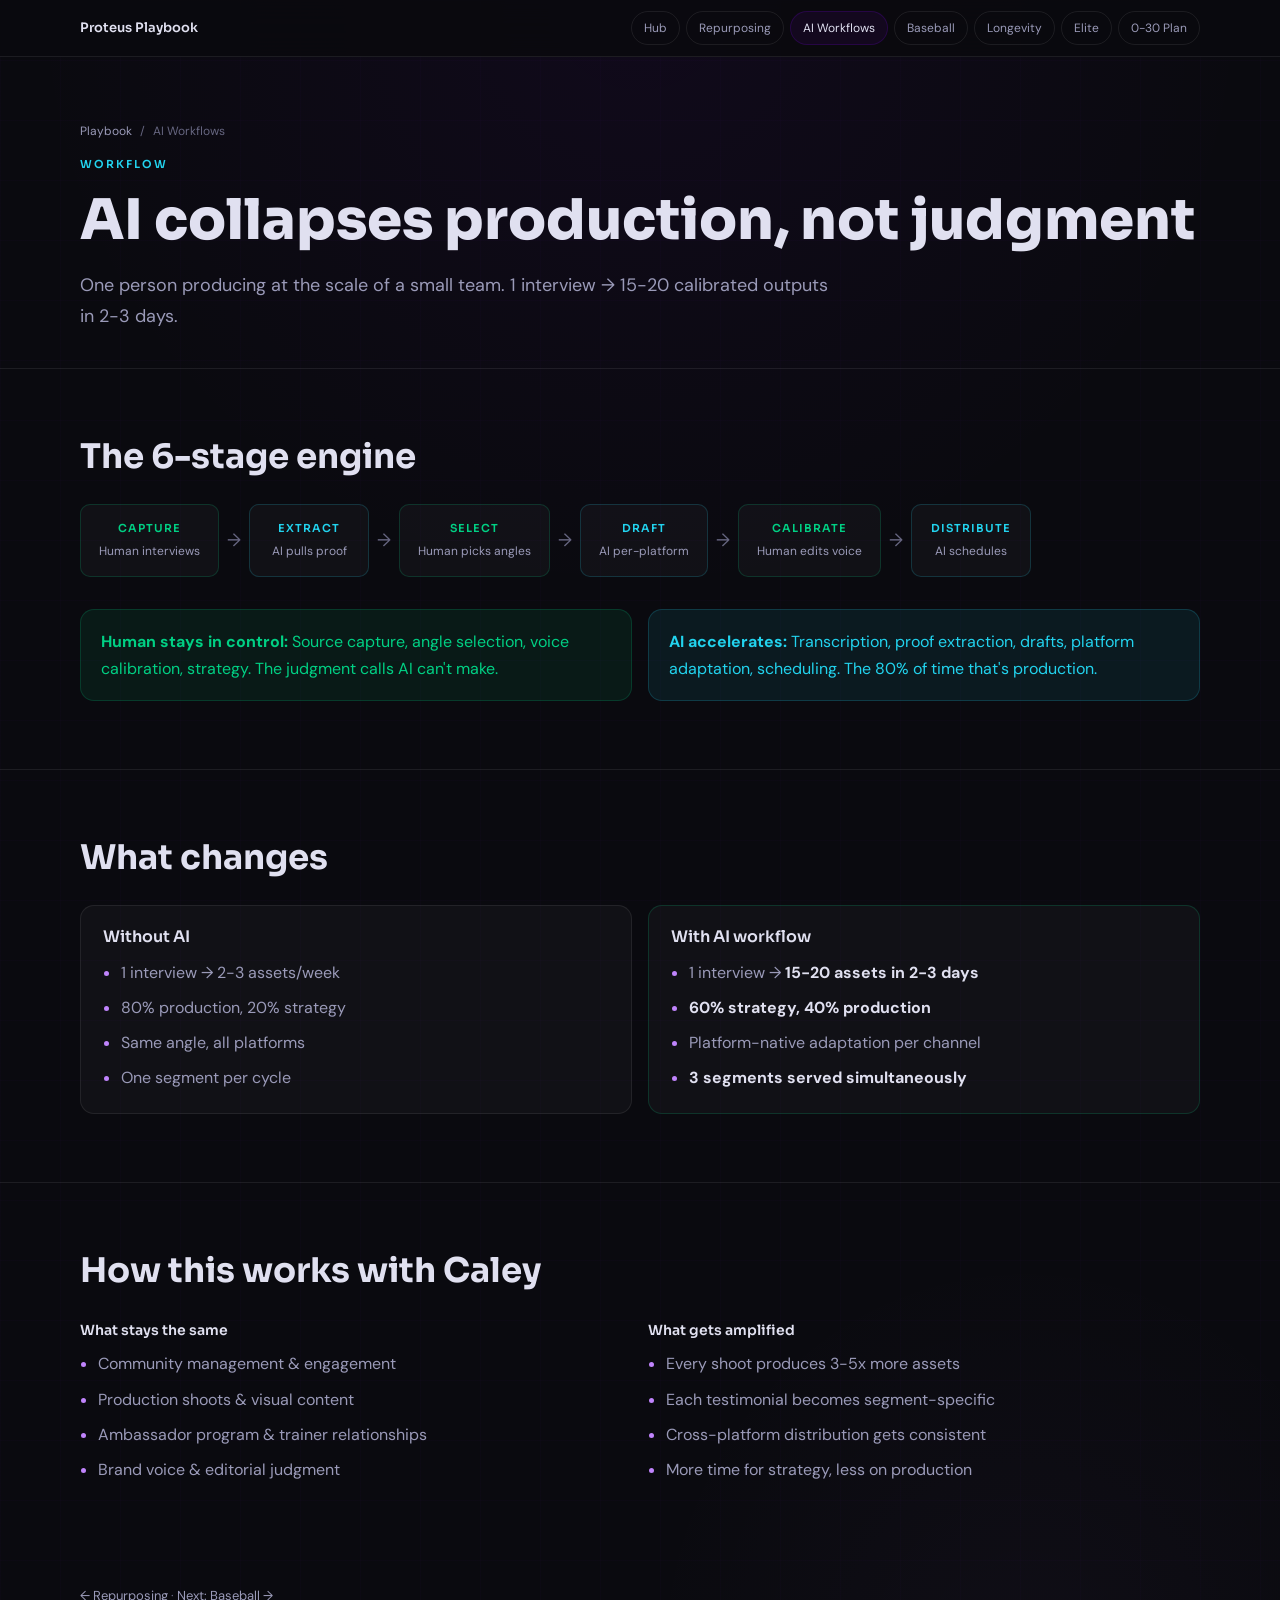
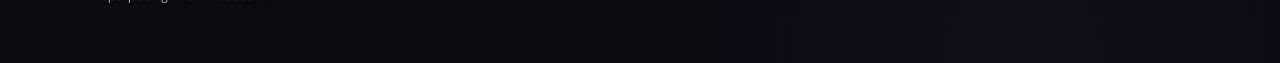
==== ai-workflows.html @ 0f2424f2 "Proteus GTM Playbook - segment-specific funnel strategy for Monday meeting" ====
<!DOCTYPE html>
<html lang="en">
<head>
  <meta charset="UTF-8" />
  <meta name="viewport" content="width=device-width, initial-scale=1.0" />
  <title>AI Workflows · Proteus Playbook</title>
  <link rel="preconnect" href="https://fonts.googleapis.com" />
  <link rel="preconnect" href="https://fonts.gstatic.com" crossorigin />
  <link href="https://fonts.googleapis.com/css2?family=Sora:wght@300;400;500;600;700;800&family=DM+Sans:wght@300;400;500;600;700&display=swap" rel="stylesheet" />
  <link rel="stylesheet" href="styles.css" />
</head>
<body>
  <nav class="nav">
    <div class="container nav-inner">
      <div class="nav-logo"><a href="index.html" style="color:inherit;"><span class="dot"></span> Proteus Playbook</a></div>
      <div class="nav-links">
        <a href="index.html">Hub</a>
        <a href="repurposed-content.html">Repurposing</a>
        <a href="ai-workflows.html" class="active">AI Workflows</a>
        <a href="website-iterations/baseball.html">Baseball</a>
        <a href="website-iterations/longevity.html">Longevity</a>
        <a href="website-iterations/elite.html">Elite</a>
        <a href="zero-to-thirty.html">0-30 Plan</a>
      </div>
    </div>
  </nav>

  <header class="hero-compact">
    <div class="container">
      <div class="breadcrumb"><a href="index.html">Playbook</a> <span class="sep">/</span> AI Workflows</div>
      <div class="eyebrow cyan">Workflow</div>
      <h1>AI collapses production, not judgment</h1>
      <p class="sub">One person producing at the scale of a small team. 1 interview &rarr; 15-20 calibrated outputs in 2-3 days.</p>
    </div>
  </header>

  <section class="section">
    <div class="container">
      <div class="section-header">
        <h2>The 6-stage engine</h2>
      </div>

      <div class="flow">
        <div class="flow-step" style="border-color:var(--gn2);"><div class="label" style="color:var(--gn);">Capture</div><div class="desc">Human interviews</div></div>
        <div class="flow-arrow">&rarr;</div>
        <div class="flow-step" style="border-color:var(--cy2);"><div class="label" style="color:var(--cy);">Extract</div><div class="desc">AI pulls proof</div></div>
        <div class="flow-arrow">&rarr;</div>
        <div class="flow-step" style="border-color:var(--gn2);"><div class="label" style="color:var(--gn);">Select</div><div class="desc">Human picks angles</div></div>
        <div class="flow-arrow">&rarr;</div>
        <div class="flow-step" style="border-color:var(--cy2);"><div class="label" style="color:var(--cy);">Draft</div><div class="desc">AI per-platform</div></div>
        <div class="flow-arrow">&rarr;</div>
        <div class="flow-step" style="border-color:var(--gn2);"><div class="label" style="color:var(--gn);">Calibrate</div><div class="desc">Human edits voice</div></div>
        <div class="flow-arrow">&rarr;</div>
        <div class="flow-step" style="border-color:var(--cy2);"><div class="label" style="color:var(--cy);">Distribute</div><div class="desc">AI schedules</div></div>
      </div>

      <div class="grid two mt-3">
        <div class="callout green">
          <p><strong style="color:var(--gn);">Human stays in control:</strong> Source capture, angle selection, voice calibration, strategy. The judgment calls AI can't make.</p>
        </div>
        <div class="callout cyan">
          <p><strong style="color:var(--cy);">AI accelerates:</strong> Transcription, proof extraction, drafts, platform adaptation, scheduling. The 80% of time that's production.</p>
        </div>
      </div>
    </div>
  </section>

  <section class="section">
    <div class="container">
      <div class="section-header">
        <h2>What changes</h2>
      </div>

      <div class="grid two">
        <div class="card">
          <h3>Without AI</h3>
          <ul class="checklist">
            <li>1 interview &rarr; 2-3 assets/week</li>
            <li>80% production, 20% strategy</li>
            <li>Same angle, all platforms</li>
            <li>One segment per cycle</li>
          </ul>
        </div>
        <div class="card" style="border-color:var(--gn2);">
          <h3>With AI workflow</h3>
          <ul class="checklist">
            <li>1 interview &rarr; <strong>15-20 assets in 2-3 days</strong></li>
            <li><strong>60% strategy, 40% production</strong></li>
            <li>Platform-native adaptation per channel</li>
            <li><strong>3 segments served simultaneously</strong></li>
          </ul>
        </div>
      </div>
    </div>
  </section>

  <section class="section">
    <div class="container">
      <div class="section-header">
        <h2>How this works with Caley</h2>
      </div>

      <div class="grid two">
        <div>
          <h4>What stays the same</h4>
          <ul class="checklist mt-1">
            <li>Community management & engagement</li>
            <li>Production shoots & visual content</li>
            <li>Ambassador program & trainer relationships</li>
            <li>Brand voice & editorial judgment</li>
          </ul>
        </div>
        <div>
          <h4>What gets amplified</h4>
          <ul class="checklist mt-1">
            <li>Every shoot produces 3-5x more assets</li>
            <li>Each testimonial becomes segment-specific</li>
            <li>Cross-platform distribution gets consistent</li>
            <li>More time for strategy, less on production</li>
          </ul>
        </div>
      </div>
    </div>
  </section>

  <footer class="footer">
    <div class="container">
      <a href="repurposed-content.html">&larr; Repurposing</a> &middot; <a href="website-iterations/baseball.html">Next: Baseball &rarr;</a>
    </div>
  </footer>
</body>
</html>
---- styles.css ----
:root {
  --bg: #0a0a0f;
  --sf: rgba(255,255,255,.03);
  --sf2: rgba(255,255,255,.06);
  --bd: rgba(255,255,255,.08);
  --bd2: rgba(255,255,255,.13);
  --tx: #e0e0f0;
  --dim: #9a9ab8;
  --mut: #666680;
  --ac: #7a00df;
  --acg: rgba(122,0,223,.08);
  --ac2: rgba(122,0,223,.2);
  --acl: #c084fc;
  --gn: #00d084;
  --gng: rgba(0,208,132,.08);
  --gn2: rgba(0,208,132,.18);
  --am: #f59e0b;
  --amg: rgba(245,158,11,.08);
  --am2: rgba(245,158,11,.18);
  --cy: #22d3ee;
  --cyg: rgba(34,211,238,.08);
  --cy2: rgba(34,211,238,.18);
  --rd: #ef4444;
  --rdg: rgba(239,68,68,.08);
  --rd2: rgba(239,68,68,.18);
  --r: 14px;
  --r2: 10px;
}

*, *::before, *::after { box-sizing: border-box; }
html { scroll-behavior: smooth; }
body {
  margin: 0;
  min-height: 100vh;
  background: var(--bg);
  color: var(--tx);
  font-family: 'DM Sans', system-ui, sans-serif;
  line-height: 1.7;
  background-image:
    radial-gradient(ellipse 80% 60% at 50% 0%, rgba(122,0,223,.06) 0%, transparent 60%),
    radial-gradient(ellipse 60% 50% at 80% 100%, rgba(192,132,252,.03) 0%, transparent 50%),
    linear-gradient(rgba(122,0,223,.018) 1px, transparent 1px),
    linear-gradient(90deg, rgba(122,0,223,.018) 1px, transparent 1px);
  background-size: 100% 100%, 100% 100%, 60px 60px, 60px 60px;
}

a { color: var(--acl); text-decoration: none; }
a:hover { opacity: .88; }
p { color: var(--dim); margin: 0; }
strong { color: var(--tx); }
ul { margin: 0; padding-left: 18px; color: var(--dim); }
li + li { margin-top: 8px; }

h1, h2, h3 {
  margin: 0;
  font-family: 'Sora', sans-serif;
  color: var(--tx);
  line-height: 1.15;
}

h1 { font-size: clamp(34px, 5vw, 56px); font-weight: 800; }
h2 { font-size: clamp(22px, 3vw, 34px); font-weight: 700; }
h3 { font-size: 16px; font-weight: 600; }
h4 { font-size: 14px; font-weight: 600; font-family: 'Sora', sans-serif; color: var(--tx); margin: 0; }

.container { width: min(1120px, calc(100% - 40px)); margin: 0 auto; }

/* Nav */
.nav {
  position: sticky;
  top: 0;
  z-index: 10;
  backdrop-filter: blur(16px);
  background: rgba(10,10,15,.92);
  border-bottom: 1px solid var(--bd);
}
.nav-inner {
  height: 56px;
  display: flex;
  align-items: center;
  justify-content: space-between;
  gap: 16px;
}
.nav-logo {
  display: inline-flex;
  align-items: center;
  gap: 8px;
  font-family: 'Sora', sans-serif;
  font-size: 13px;
  font-weight: 600;
  color: var(--tx);
}
.dot {
  width: 8px;
  height: 8px;
  border-radius: 999px;
  background: var(--ac);
  box-shadow: 0 0 12px var(--ac);
}
.nav-note {
  font-size: 12px;
  color: var(--mut);
}
.nav-links {
  display: flex;
  gap: 6px;
}
.nav-links a {
  font-size: 12px;
  padding: 6px 12px;
  border-radius: 999px;
  border: 1px solid var(--bd);
  color: var(--dim);
  transition: all .2s;
}
.nav-links a:hover, .nav-links a.active {
  color: var(--tx);
  border-color: var(--ac2);
  background: var(--acg);
}

/* Hero */
.hero { padding: 88px 0 48px; }
.hero-compact { padding: 64px 0 36px; }
.eyebrow {
  display: inline-block;
  margin-bottom: 14px;
  font-family: 'Sora', sans-serif;
  font-size: 11px;
  font-weight: 600;
  letter-spacing: .18em;
  text-transform: uppercase;
  color: var(--acl);
}
.eyebrow.green { color: var(--gn); }
.eyebrow.cyan { color: var(--cy); }
.eyebrow.amber { color: var(--am); }
.sub {
  max-width: 760px;
  margin-top: 18px;
  font-size: 18px;
}
.hero-actions {
  display: flex;
  flex-wrap: wrap;
  gap: 12px;
  margin-top: 26px;
}

/* Buttons */
.btn {
  display: inline-flex;
  align-items: center;
  gap: 8px;
  padding: 12px 16px;
  border-radius: 999px;
  border: 1px solid var(--bd);
  background: var(--sf);
  color: var(--tx);
  font-size: 14px;
  font-weight: 600;
  cursor: pointer;
  transition: all .2s;
}
.btn:hover { border-color: var(--bd2); background: var(--sf2); }
.btn.primary {
  background: linear-gradient(180deg, rgba(122,0,223,.28), rgba(122,0,223,.16));
  border-color: var(--ac2);
}
.btn.secondary { color: var(--acl); }
.btn.sm { padding: 8px 14px; font-size: 13px; }

/* Sections */
.section {
  padding: 68px 0;
  border-top: 1px solid var(--bd);
}
.section-header {
  max-width: 760px;
  margin-bottom: 28px;
}

/* Grid */
.grid {
  display: grid;
  gap: 16px;
}
.grid.two { grid-template-columns: repeat(2, minmax(0, 1fr)); }
.grid.three { grid-template-columns: repeat(3, minmax(0, 1fr)); }
.grid.four { grid-template-columns: repeat(4, minmax(0, 1fr)); }
.grid.five { grid-template-columns: repeat(5, minmax(0, 1fr)); }

/* Cards */
.card {
  padding: 22px;
  border-radius: var(--r);
  border: 1px solid var(--bd);
  background: var(--sf);
}
.card p + p,
.card ul,
.card .meta { margin-top: 12px; }
.card-lg { padding: 30px; }
.card-link {
  display: block;
  padding: 28px;
  border-radius: var(--r);
  border: 1px solid var(--bd);
  background: var(--sf);
  text-decoration: none;
  transition: all .25s;
  cursor: pointer;
}
.card-link:hover {
  border-color: var(--ac2);
  background: var(--acg);
  transform: translateY(-2px);
  opacity: 1;
}
.card-link h3 { margin-bottom: 8px; }
.card-link p { font-size: 14px; }
.card-link .arrow {
  display: inline-block;
  margin-top: 14px;
  font-size: 13px;
  font-weight: 600;
  color: var(--acl);
}

/* Callouts */
.callout {
  padding: 18px 20px;
  border-radius: var(--r);
  border: 1px solid var(--ac2);
  background: var(--acg);
  color: var(--acl);
}
.callout p { color: inherit; }
.callout.amber {
  border-color: var(--am2);
  background: var(--amg);
  color: var(--am);
}
.callout.green {
  border-color: var(--gn2);
  background: var(--gng);
  color: var(--gn);
}
.callout.cyan {
  border-color: var(--cy2);
  background: var(--cyg);
  color: var(--cy);
}

/* Quote */
.quote { border-left: 3px solid var(--gn); }

/* Stats */
.stats {
  display: grid;
  grid-template-columns: repeat(4, minmax(0, 1fr));
  gap: 14px;
  margin-top: 38px;
}
.stat {
  padding: 18px;
  border: 1px solid var(--bd);
  border-radius: var(--r);
  background: var(--sf);
}
.stat-value {
  font-family: 'Sora', sans-serif;
  font-size: 28px;
  font-weight: 800;
  color: var(--acl);
  line-height: 1.05;
}
.stat-label {
  margin-top: 6px;
  font-size: 12px;
  color: var(--mut);
}

/* Flow diagrams */
.flow {
  display: flex;
  align-items: center;
  gap: 0;
  margin: 24px 0;
  overflow-x: auto;
  padding-bottom: 8px;
}
.flow-step {
  flex: 0 0 auto;
  padding: 14px 18px;
  border-radius: var(--r2);
  border: 1px solid var(--bd);
  background: var(--sf);
  text-align: center;
  min-width: 120px;
}
.flow-step .label {
  font-size: 11px;
  font-weight: 600;
  text-transform: uppercase;
  letter-spacing: .1em;
  color: var(--acl);
  font-family: 'Sora', sans-serif;
}
.flow-step .desc {
  font-size: 12px;
  color: var(--dim);
  margin-top: 4px;
}
.flow-arrow {
  flex: 0 0 auto;
  padding: 0 8px;
  color: var(--mut);
  font-size: 18px;
}

/* Timeline */
.timeline {
  position: relative;
  padding-left: 28px;
}
.timeline::before {
  content: '';
  position: absolute;
  left: 8px;
  top: 8px;
  bottom: 8px;
  width: 2px;
  background: var(--bd2);
}
.timeline-item {
  position: relative;
  padding-bottom: 28px;
}
.timeline-item:last-child { padding-bottom: 0; }
.timeline-item::before {
  content: '';
  position: absolute;
  left: -24px;
  top: 8px;
  width: 12px;
  height: 12px;
  border-radius: 999px;
  background: var(--ac);
  border: 2px solid var(--bg);
}
.timeline-item.active::before { box-shadow: 0 0 12px var(--ac); }
.timeline-week {
  font-family: 'Sora', sans-serif;
  font-size: 12px;
  font-weight: 600;
  color: var(--acl);
  letter-spacing: .08em;
  text-transform: uppercase;
  margin-bottom: 8px;
}

/* Tags */
.tag {
  display: inline-block;
  padding: 3px 10px;
  border-radius: 999px;
  font-size: 11px;
  font-weight: 600;
  letter-spacing: .05em;
}
.tag.purple { background: var(--acg); color: var(--acl); border: 1px solid var(--ac2); }
.tag.green { background: var(--gng); color: var(--gn); border: 1px solid var(--gn2); }
.tag.amber { background: var(--amg); color: var(--am); border: 1px solid var(--am2); }
.tag.cyan { background: var(--cyg); color: var(--cy); border: 1px solid var(--cy2); }

/* Comparison (website iterations) */
.comparison {
  border: 1px solid var(--bd2);
  border-radius: var(--r);
  overflow: hidden;
}
.comparison-header {
  display: flex;
  border-bottom: 1px solid var(--bd);
}
.comparison-tab {
  flex: 1;
  padding: 12px 16px;
  text-align: center;
  font-size: 12px;
  font-weight: 600;
  font-family: 'Sora', sans-serif;
  letter-spacing: .08em;
  text-transform: uppercase;
  color: var(--mut);
  border-right: 1px solid var(--bd);
  cursor: pointer;
  transition: all .2s;
}
.comparison-tab:last-child { border-right: none; }
.comparison-tab:hover { color: var(--dim); background: var(--sf); }
.comparison-tab.active { color: var(--acl); background: var(--acg); }

/* Mock browser */
.browser-mock {
  border: 1px solid var(--bd2);
  border-radius: var(--r);
  overflow: hidden;
  margin-top: 20px;
}
.browser-chrome {
  display: flex;
  align-items: center;
  gap: 8px;
  padding: 10px 14px;
  background: rgba(255,255,255,.03);
  border-bottom: 1px solid var(--bd);
}
.browser-dots {
  display: flex;
  gap: 5px;
}
.browser-dots span {
  width: 10px;
  height: 10px;
  border-radius: 999px;
  background: rgba(255,255,255,.1);
}
.browser-url {
  flex: 1;
  padding: 5px 12px;
  border-radius: 6px;
  background: rgba(255,255,255,.05);
  font-size: 11px;
  color: var(--mut);
  font-family: 'DM Sans', monospace;
}
.browser-body {
  padding: 0;
  min-height: 400px;
}

/* Mock site content */
.mock-hero {
  padding: 48px 32px;
  text-align: center;
}
.mock-hero h2 {
  font-size: clamp(20px, 3vw, 30px);
  line-height: 1.2;
}
.mock-hero .mock-sub {
  max-width: 500px;
  margin: 14px auto 0;
  font-size: 15px;
  color: var(--dim);
}
.mock-hero .mock-cta {
  display: inline-block;
  margin-top: 20px;
  padding: 12px 28px;
  border-radius: 999px;
  font-size: 14px;
  font-weight: 600;
  color: #fff;
}
.mock-proof {
  padding: 28px 32px;
  border-top: 1px solid var(--bd);
  background: var(--sf);
}
.mock-proof h4 {
  font-size: 12px;
  text-transform: uppercase;
  letter-spacing: .1em;
  color: var(--mut);
  margin-bottom: 14px;
}
.mock-proof-grid {
  display: grid;
  grid-template-columns: repeat(3, 1fr);
  gap: 12px;
}
.mock-proof-card {
  padding: 16px;
  border-radius: var(--r2);
  border: 1px solid var(--bd);
  background: var(--sf);
}
.mock-proof-card .name {
  font-size: 13px;
  font-weight: 600;
  color: var(--tx);
}
.mock-proof-card .role {
  font-size: 11px;
  color: var(--mut);
  margin-top: 2px;
}
.mock-proof-card .quote-text {
  font-size: 12px;
  color: var(--dim);
  margin-top: 8px;
  font-style: italic;
}
.mock-nav {
  display: flex;
  align-items: center;
  justify-content: space-between;
  padding: 14px 24px;
  border-bottom: 1px solid var(--bd);
  background: rgba(10,10,15,.6);
}
.mock-nav-brand {
  font-family: 'Sora', sans-serif;
  font-size: 14px;
  font-weight: 700;
  color: var(--tx);
}
.mock-nav-links {
  display: flex;
  gap: 16px;
  font-size: 12px;
  color: var(--dim);
}

/* Annotation callouts on mockups */
.annotation {
  position: relative;
  margin: 16px 24px;
  padding: 12px 16px;
  border-radius: var(--r2);
  border: 1px dashed var(--am2);
  background: var(--amg);
  font-size: 12px;
  color: var(--am);
}
.annotation::before {
  content: 'STRATEGY NOTE';
  display: block;
  font-size: 10px;
  font-weight: 700;
  letter-spacing: .12em;
  margin-bottom: 4px;
  opacity: .7;
}

/* Misc */
.small { font-size: 13px; color: var(--mut); }
.meta { font-size: 13px; }
.checklist li::marker { color: var(--acl); }
.mt-1 { margin-top: 8px; }
.mt-2 { margin-top: 16px; }
.mt-3 { margin-top: 24px; }
.mb-2 { margin-bottom: 16px; }
.gap-2 { gap: 16px; }
.text-center { text-align: center; }

/* Footer */
.footer {
  padding: 34px 0 56px;
  color: var(--mut);
  font-size: 13px;
}
.footer a { color: var(--dim); }
.breadcrumb {
  display: flex;
  align-items: center;
  gap: 8px;
  margin-bottom: 8px;
  font-size: 12px;
  color: var(--mut);
}
.breadcrumb a { color: var(--dim); }
.breadcrumb .sep { color: var(--mut); }

/* Responsive */
@media (max-width: 900px) {
  .stats,
  .grid.two,
  .grid.three,
  .grid.four,
  .grid.five,
  .mock-proof-grid {
    grid-template-columns: 1fr 1fr;
  }
  .nav-links { display: none; }
}

@media (max-width: 680px) {
  .hero { padding-top: 64px; }
  .hero-compact { padding-top: 48px; }
  .sub { font-size: 16px; }
  .stats,
  .grid.two,
  .grid.three,
  .grid.four,
  .grid.five,
  .mock-proof-grid {
    grid-template-columns: 1fr;
  }
  .nav-inner {
    height: auto;
    padding: 14px 0;
    flex-direction: column;
    align-items: flex-start;
  }
  .flow { flex-wrap: wrap; }
}
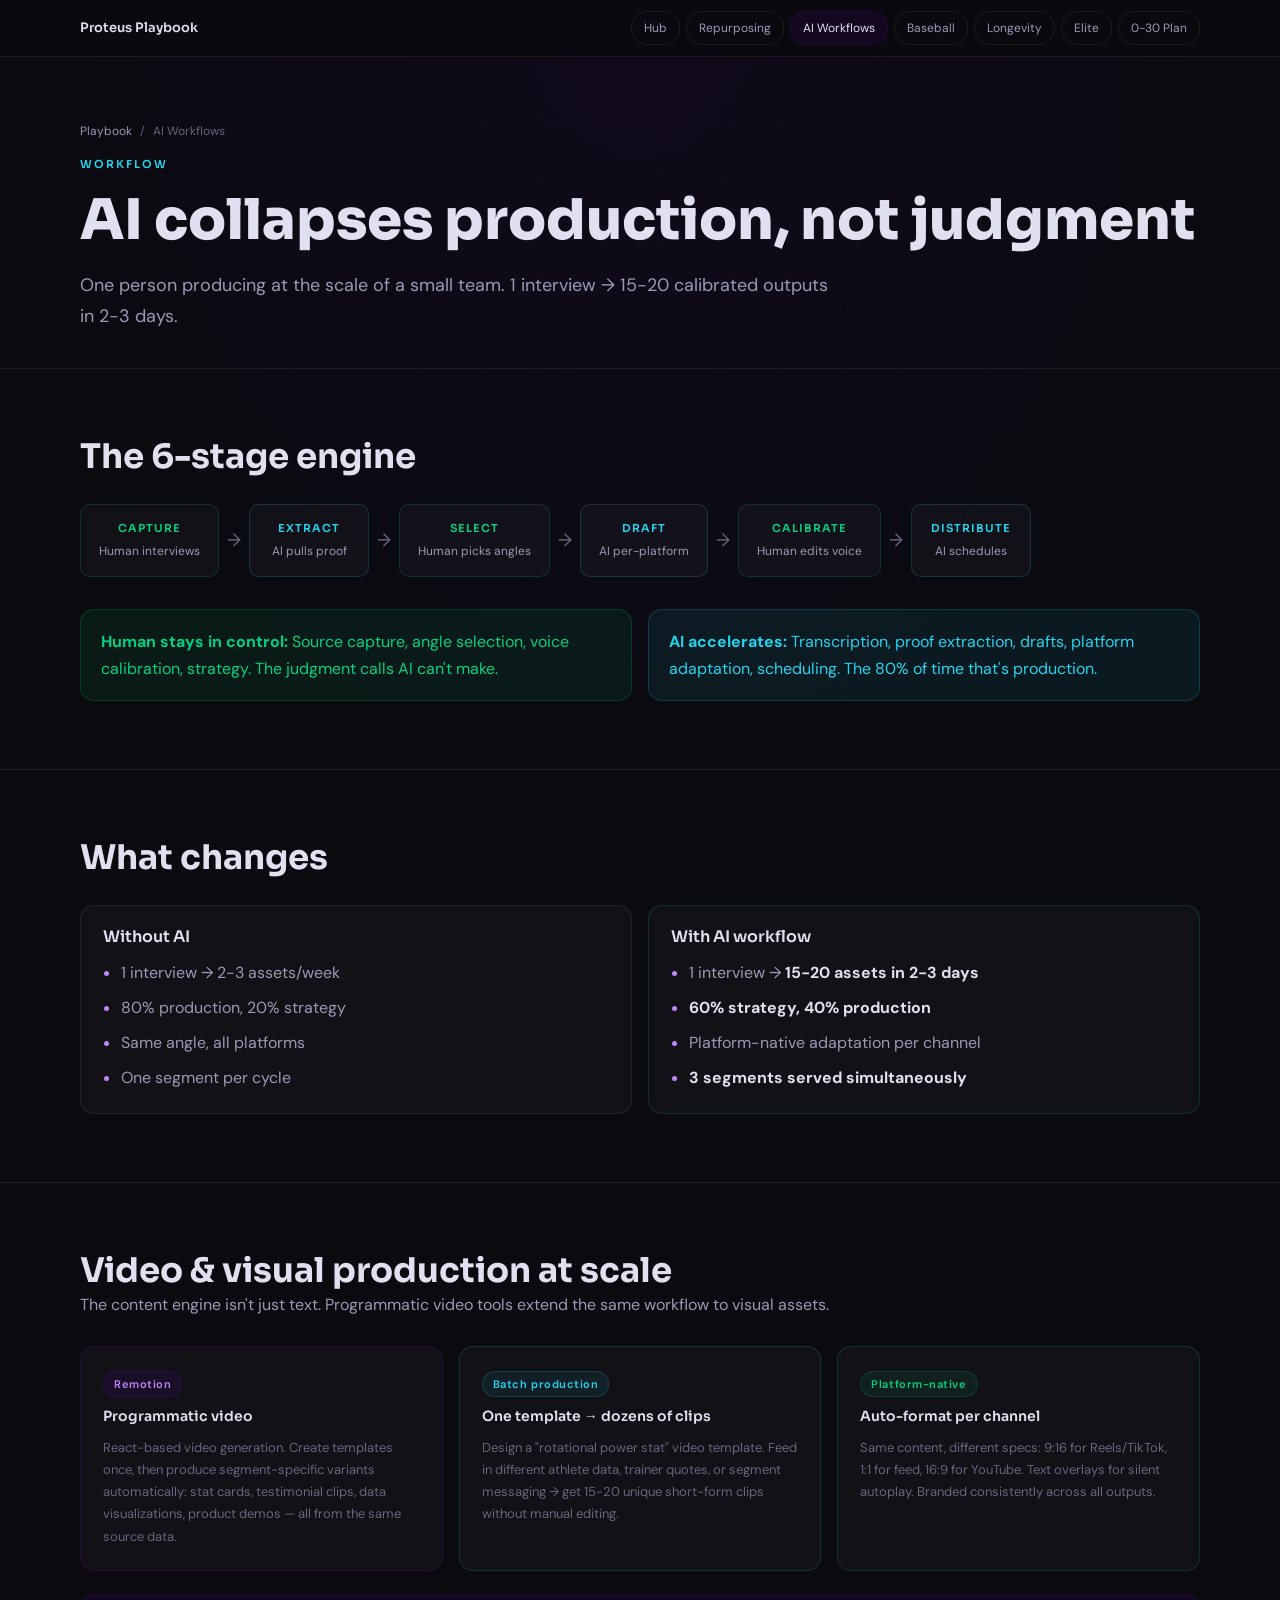
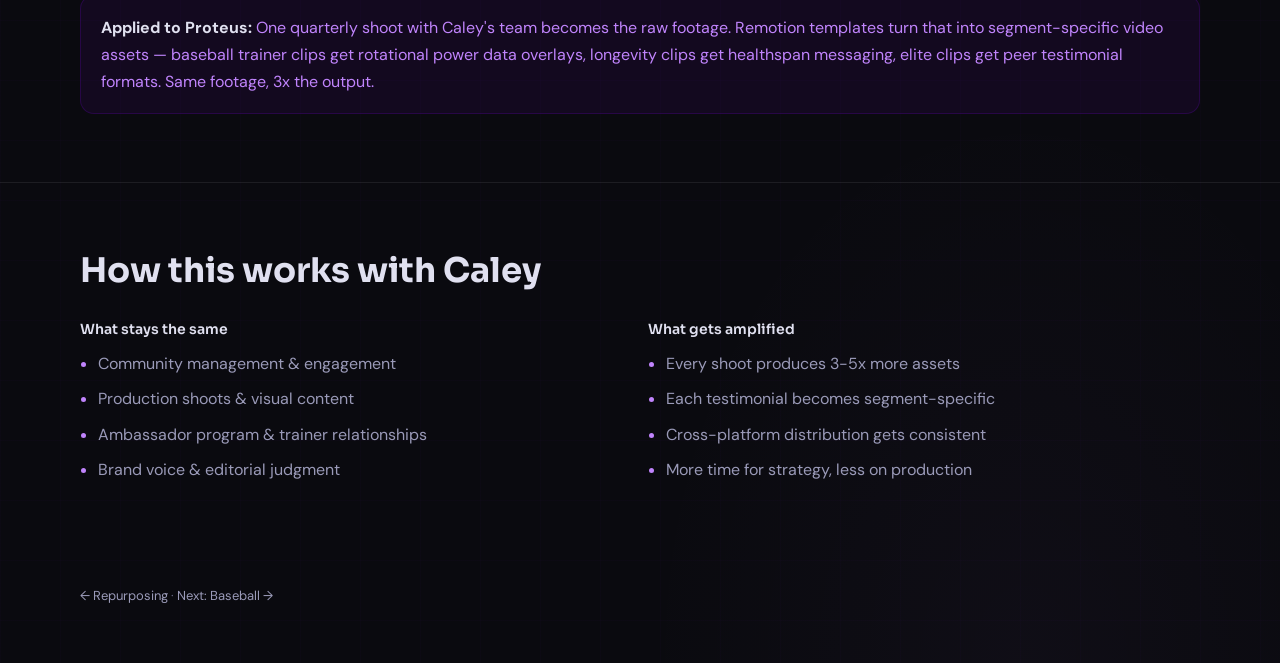
==== commit 893d2a94: "Add video/Remotion production section to AI workflows" ====
--- a/ai-workflows.html
+++ b/ai-workflows.html
@@ -1,132 +1,229 @@
-<!DOCTYPE html>
+<!doctype html>
 <html lang="en">
-<head>
-  <meta charset="UTF-8" />
-  <meta name="viewport" content="width=device-width, initial-scale=1.0" />
-  <title>AI Workflows · Proteus Playbook</title>
-  <link rel="preconnect" href="https://fonts.googleapis.com" />
-  <link rel="preconnect" href="https://fonts.gstatic.com" crossorigin />
-  <link href="https://fonts.googleapis.com/css2?family=Sora:wght@300;400;500;600;700;800&family=DM+Sans:wght@300;400;500;600;700&display=swap" rel="stylesheet" />
-  <link rel="stylesheet" href="styles.css" />
-</head>
-<body>
-  <nav class="nav">
-    <div class="container nav-inner">
-      <div class="nav-logo"><a href="index.html" style="color:inherit;"><span class="dot"></span> Proteus Playbook</a></div>
-      <div class="nav-links">
-        <a href="index.html">Hub</a>
-        <a href="repurposed-content.html">Repurposing</a>
-        <a href="ai-workflows.html" class="active">AI Workflows</a>
-        <a href="website-iterations/baseball.html">Baseball</a>
-        <a href="website-iterations/longevity.html">Longevity</a>
-        <a href="website-iterations/elite.html">Elite</a>
-        <a href="zero-to-thirty.html">0-30 Plan</a>
-      </div>
-    </div>
-  </nav>
-
-  <header class="hero-compact">
-    <div class="container">
-      <div class="breadcrumb"><a href="index.html">Playbook</a> <span class="sep">/</span> AI Workflows</div>
-      <div class="eyebrow cyan">Workflow</div>
-      <h1>AI collapses production, not judgment</h1>
-      <p class="sub">One person producing at the scale of a small team. 1 interview &rarr; 15-20 calibrated outputs in 2-3 days.</p>
-    </div>
-  </header>
-
-  <section class="section">
-    <div class="container">
-      <div class="section-header">
-        <h2>The 6-stage engine</h2>
-      </div>
-
-      <div class="flow">
-        <div class="flow-step" style="border-color:var(--gn2);"><div class="label" style="color:var(--gn);">Capture</div><div class="desc">Human interviews</div></div>
-        <div class="flow-arrow">&rarr;</div>
-        <div class="flow-step" style="border-color:var(--cy2);"><div class="label" style="color:var(--cy);">Extract</div><div class="desc">AI pulls proof</div></div>
-        <div class="flow-arrow">&rarr;</div>
-        <div class="flow-step" style="border-color:var(--gn2);"><div class="label" style="color:var(--gn);">Select</div><div class="desc">Human picks angles</div></div>
-        <div class="flow-arrow">&rarr;</div>
-        <div class="flow-step" style="border-color:var(--cy2);"><div class="label" style="color:var(--cy);">Draft</div><div class="desc">AI per-platform</div></div>
-        <div class="flow-arrow">&rarr;</div>
-        <div class="flow-step" style="border-color:var(--gn2);"><div class="label" style="color:var(--gn);">Calibrate</div><div class="desc">Human edits voice</div></div>
-        <div class="flow-arrow">&rarr;</div>
-        <div class="flow-step" style="border-color:var(--cy2);"><div class="label" style="color:var(--cy);">Distribute</div><div class="desc">AI schedules</div></div>
-      </div>
-
-      <div class="grid two mt-3">
-        <div class="callout green">
-          <p><strong style="color:var(--gn);">Human stays in control:</strong> Source capture, angle selection, voice calibration, strategy. The judgment calls AI can't make.</p>
-        </div>
-        <div class="callout cyan">
-          <p><strong style="color:var(--cy);">AI accelerates:</strong> Transcription, proof extraction, drafts, platform adaptation, scheduling. The 80% of time that's production.</p>
-        </div>
-      </div>
-    </div>
-  </section>
-
-  <section class="section">
-    <div class="container">
-      <div class="section-header">
-        <h2>What changes</h2>
-      </div>
-
-      <div class="grid two">
-        <div class="card">
-          <h3>Without AI</h3>
-          <ul class="checklist">
-            <li>1 interview &rarr; 2-3 assets/week</li>
-            <li>80% production, 20% strategy</li>
-            <li>Same angle, all platforms</li>
-            <li>One segment per cycle</li>
-          </ul>
-        </div>
-        <div class="card" style="border-color:var(--gn2);">
-          <h3>With AI workflow</h3>
-          <ul class="checklist">
-            <li>1 interview &rarr; <strong>15-20 assets in 2-3 days</strong></li>
-            <li><strong>60% strategy, 40% production</strong></li>
-            <li>Platform-native adaptation per channel</li>
-            <li><strong>3 segments served simultaneously</strong></li>
-          </ul>
-        </div>
-      </div>
-    </div>
-  </section>
-
-  <section class="section">
-    <div class="container">
-      <div class="section-header">
-        <h2>How this works with Caley</h2>
-      </div>
-
-      <div class="grid two">
-        <div>
-          <h4>What stays the same</h4>
-          <ul class="checklist mt-1">
-            <li>Community management & engagement</li>
-            <li>Production shoots & visual content</li>
-            <li>Ambassador program & trainer relationships</li>
-            <li>Brand voice & editorial judgment</li>
-          </ul>
-        </div>
-        <div>
-          <h4>What gets amplified</h4>
-          <ul class="checklist mt-1">
-            <li>Every shoot produces 3-5x more assets</li>
-            <li>Each testimonial becomes segment-specific</li>
-            <li>Cross-platform distribution gets consistent</li>
-            <li>More time for strategy, less on production</li>
-          </ul>
-        </div>
-      </div>
-    </div>
-  </section>
-
-  <footer class="footer">
-    <div class="container">
-      <a href="repurposed-content.html">&larr; Repurposing</a> &middot; <a href="website-iterations/baseball.html">Next: Baseball &rarr;</a>
-    </div>
-  </footer>
-</body>
+  <head>
+    <meta charset="UTF-8" />
+    <meta name="viewport" content="width=device-width, initial-scale=1.0" />
+    <title>AI Workflows · Proteus Playbook</title>
+    <link rel="preconnect" href="https://fonts.googleapis.com" />
+    <link rel="preconnect" href="https://fonts.gstatic.com" crossorigin />
+    <link
+      href="https://fonts.googleapis.com/css2?family=Sora:wght@300;400;500;600;700;800&family=DM+Sans:wght@300;400;500;600;700&display=swap"
+      rel="stylesheet"
+    />
+    <link rel="stylesheet" href="styles.css" />
+  </head>
+  <body>
+    <nav class="nav">
+      <div class="container nav-inner">
+        <div class="nav-logo">
+          <a href="index.html" style="color: inherit"
+            ><span class="dot"></span> Proteus Playbook</a
+          >
+        </div>
+        <div class="nav-links">
+          <a href="index.html">Hub</a>
+          <a href="repurposed-content.html">Repurposing</a>
+          <a href="ai-workflows.html" class="active">AI Workflows</a>
+          <a href="website-iterations/baseball.html">Baseball</a>
+          <a href="website-iterations/longevity.html">Longevity</a>
+          <a href="website-iterations/elite.html">Elite</a>
+          <a href="zero-to-thirty.html">0-30 Plan</a>
+        </div>
+      </div>
+    </nav>
+
+    <header class="hero-compact">
+      <div class="container">
+        <div class="breadcrumb">
+          <a href="index.html">Playbook</a> <span class="sep">/</span> AI
+          Workflows
+        </div>
+        <div class="eyebrow cyan">Workflow</div>
+        <h1>AI collapses production, not judgment</h1>
+        <p class="sub">
+          One person producing at the scale of a small team. 1 interview &rarr;
+          15-20 calibrated outputs in 2-3 days.
+        </p>
+      </div>
+    </header>
+
+    <section class="section">
+      <div class="container">
+        <div class="section-header">
+          <h2>The 6-stage engine</h2>
+        </div>
+
+        <div class="flow">
+          <div class="flow-step" style="border-color: var(--gn2)">
+            <div class="label" style="color: var(--gn)">Capture</div>
+            <div class="desc">Human interviews</div>
+          </div>
+          <div class="flow-arrow">&rarr;</div>
+          <div class="flow-step" style="border-color: var(--cy2)">
+            <div class="label" style="color: var(--cy)">Extract</div>
+            <div class="desc">AI pulls proof</div>
+          </div>
+          <div class="flow-arrow">&rarr;</div>
+          <div class="flow-step" style="border-color: var(--gn2)">
+            <div class="label" style="color: var(--gn)">Select</div>
+            <div class="desc">Human picks angles</div>
+          </div>
+          <div class="flow-arrow">&rarr;</div>
+          <div class="flow-step" style="border-color: var(--cy2)">
+            <div class="label" style="color: var(--cy)">Draft</div>
+            <div class="desc">AI per-platform</div>
+          </div>
+          <div class="flow-arrow">&rarr;</div>
+          <div class="flow-step" style="border-color: var(--gn2)">
+            <div class="label" style="color: var(--gn)">Calibrate</div>
+            <div class="desc">Human edits voice</div>
+          </div>
+          <div class="flow-arrow">&rarr;</div>
+          <div class="flow-step" style="border-color: var(--cy2)">
+            <div class="label" style="color: var(--cy)">Distribute</div>
+            <div class="desc">AI schedules</div>
+          </div>
+        </div>
+
+        <div class="grid two mt-3">
+          <div class="callout green">
+            <p>
+              <strong style="color: var(--gn)">Human stays in control:</strong>
+              Source capture, angle selection, voice calibration, strategy. The
+              judgment calls AI can't make.
+            </p>
+          </div>
+          <div class="callout cyan">
+            <p>
+              <strong style="color: var(--cy)">AI accelerates:</strong>
+              Transcription, proof extraction, drafts, platform adaptation,
+              scheduling. The 80% of time that's production.
+            </p>
+          </div>
+        </div>
+      </div>
+    </section>
+
+    <section class="section">
+      <div class="container">
+        <div class="section-header">
+          <h2>What changes</h2>
+        </div>
+
+        <div class="grid two">
+          <div class="card">
+            <h3>Without AI</h3>
+            <ul class="checklist">
+              <li>1 interview &rarr; 2-3 assets/week</li>
+              <li>80% production, 20% strategy</li>
+              <li>Same angle, all platforms</li>
+              <li>One segment per cycle</li>
+            </ul>
+          </div>
+          <div class="card" style="border-color: var(--gn2)">
+            <h3>With AI workflow</h3>
+            <ul class="checklist">
+              <li>
+                1 interview &rarr; <strong>15-20 assets in 2-3 days</strong>
+              </li>
+              <li><strong>60% strategy, 40% production</strong></li>
+              <li>Platform-native adaptation per channel</li>
+              <li><strong>3 segments served simultaneously</strong></li>
+            </ul>
+          </div>
+        </div>
+      </div>
+    </section>
+
+    <!-- VIDEO + VISUAL PRODUCTION -->
+    <section class="section">
+      <div class="container">
+        <div class="section-header">
+          <h2>Video &amp; visual production at scale</h2>
+          <p>
+            The content engine isn't just text. Programmatic video tools extend
+            the same workflow to visual assets.
+          </p>
+        </div>
+
+        <div class="grid three">
+          <div class="card" style="border-color: var(--ac2)">
+            <div class="tag purple">Remotion</div>
+            <h4 class="mt-1">Programmatic video</h4>
+            <p class="small mt-1">
+              React-based video generation. Create templates once, then produce
+              segment-specific variants automatically: stat cards, testimonial
+              clips, data visualizations, product demos — all from the same
+              source data.
+            </p>
+          </div>
+          <div class="card" style="border-color: var(--cy2)">
+            <div class="tag cyan">Batch production</div>
+            <h4 class="mt-1">One template &rarr; dozens of clips</h4>
+            <p class="small mt-1">
+              Design a "rotational power stat" video template. Feed in different
+              athlete data, trainer quotes, or segment messaging &rarr; get
+              15-20 unique short-form clips without manual editing.
+            </p>
+          </div>
+          <div class="card" style="border-color: var(--gn2)">
+            <div class="tag green">Platform-native</div>
+            <h4 class="mt-1">Auto-format per channel</h4>
+            <p class="small mt-1">
+              Same content, different specs: 9:16 for Reels/TikTok, 1:1 for
+              feed, 16:9 for YouTube. Text overlays for silent autoplay. Branded
+              consistently across all outputs.
+            </p>
+          </div>
+        </div>
+
+        <div class="callout mt-3">
+          <p>
+            <strong>Applied to Proteus:</strong> One quarterly shoot with
+            Caley's team becomes the raw footage. Remotion templates turn that
+            into segment-specific video assets — baseball trainer clips get
+            rotational power data overlays, longevity clips get healthspan
+            messaging, elite clips get peer testimonial formats. Same footage,
+            3x the output.
+          </p>
+        </div>
+      </div>
+    </section>
+
+    <section class="section">
+      <div class="container">
+        <div class="section-header">
+          <h2>How this works with Caley</h2>
+        </div>
+
+        <div class="grid two">
+          <div>
+            <h4>What stays the same</h4>
+            <ul class="checklist mt-1">
+              <li>Community management & engagement</li>
+              <li>Production shoots & visual content</li>
+              <li>Ambassador program & trainer relationships</li>
+              <li>Brand voice & editorial judgment</li>
+            </ul>
+          </div>
+          <div>
+            <h4>What gets amplified</h4>
+            <ul class="checklist mt-1">
+              <li>Every shoot produces 3-5x more assets</li>
+              <li>Each testimonial becomes segment-specific</li>
+              <li>Cross-platform distribution gets consistent</li>
+              <li>More time for strategy, less on production</li>
+            </ul>
+          </div>
+        </div>
+      </div>
+    </section>
+
+    <footer class="footer">
+      <div class="container">
+        <a href="repurposed-content.html">&larr; Repurposing</a> &middot;
+        <a href="website-iterations/baseball.html">Next: Baseball &rarr;</a>
+      </div>
+    </footer>
+  </body>
 </html>
